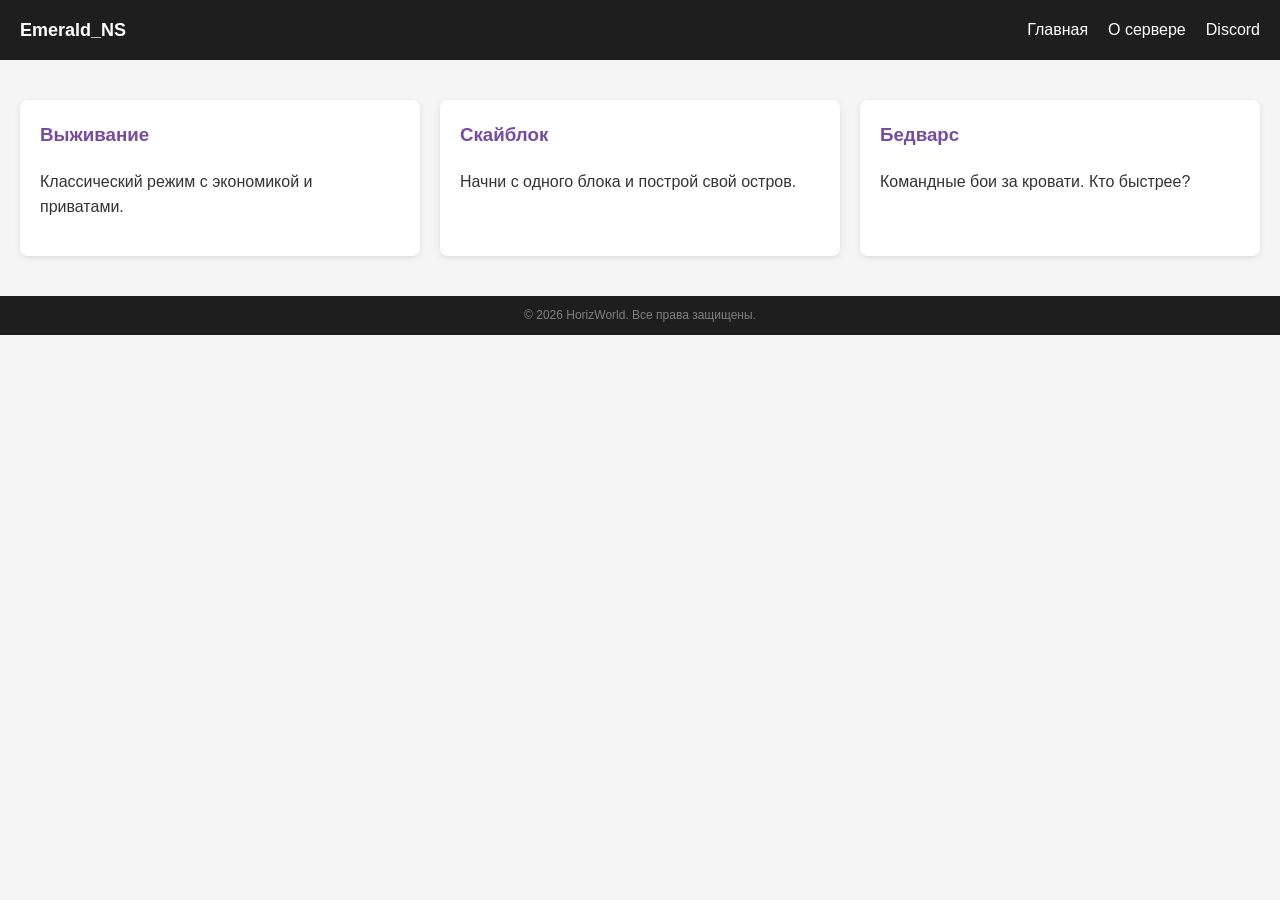
==== index.html @ 15d6a63b "Rename layout.html to index.html" ====
<!DOCTYPE html>
<html lang="en">
<head>
    <meta charset="UTF-8">
    <meta name="viewport" content="width=device-width, initial-scale=1.0">
    <title>HorizWorld — макет</title>
    <link rel="stylesheet" href="layout.css">
</head>
<body>
    <div class="page">
        <header class="header">
          <div class="logo">Emerald_NS</div>
          <nav class="menu">
            <a href="#">Главная</a>
            <a href="#">О сервере</a>
            <a href="#">Discord</a>
          </nav>
        </header>
    
        <main class="cards">
          <div class="card">
            <h3>Выживание</h3>
            <p>Классический режим с экономикой и приватами.</p>
          </div>
          <div class="card">
            <h3>Скайблок</h3>
            <p>Начни с одного блока и построй свой остров.</p>
          </div>
          <div class="card">
            <h3>Бедварс</h3>
            <p>Командные бои за кровати. Кто быстрее?</p>
          </div>
        </main>
    
        <footer class="footer">
          <p>© 2026 HorizWorld. Все права защищены.</p>
        </footer>
    </div>
</body>
</html>
---- layout.css ----
* {
  box-sizing: border-box;
}

body {
  margin: 0;
  padding: 0;
  font-family: Arial, sans-serif;
  font-size: 16px;
  line-height: 1.6;
  color: #333;
  background: #f5f5f5;
  min-height: 100vh;
  display: flex;
  flex-direction: column;
}

/* Шапка */
.header {
  display: flex;
  justify-content: space-between;
  align-items: center;
  padding: 0 20px;
  height: 60px;
  background: #1e1e1e;
  color: white;
}

.logo {
  font-weight: bold;
  font-size: 18px;
}

.menu {
  display: flex;
  gap: 20px;
}

.menu a {
  color: white;
  text-decoration: none;
}

.menu a:hover {
  color: #667eea;
}

/* Карточки */
.cards {
  display: flex;
  gap: 20px;
  padding: 40px 20px;
}

.card {
  flex: 1;
  background: white;
  padding: 20px;
  border-radius: 8px;
  box-shadow: 0 2px 6px rgba(0,0,0,0.1);
}

.card h3 {
  margin-top: 0;
  color: #764ba2;
}

/* Футер */
.footer {
  margin-top: auto;
  padding: 10px 20px;
  background: #1e1e1e;
  color: gray;
  font-size: 12px;
  text-align: center;
}

.footer p {
  margin: 0;
}

@media (max-width: 768px) {
  .cards {
    flex-direction: column;
  }
}
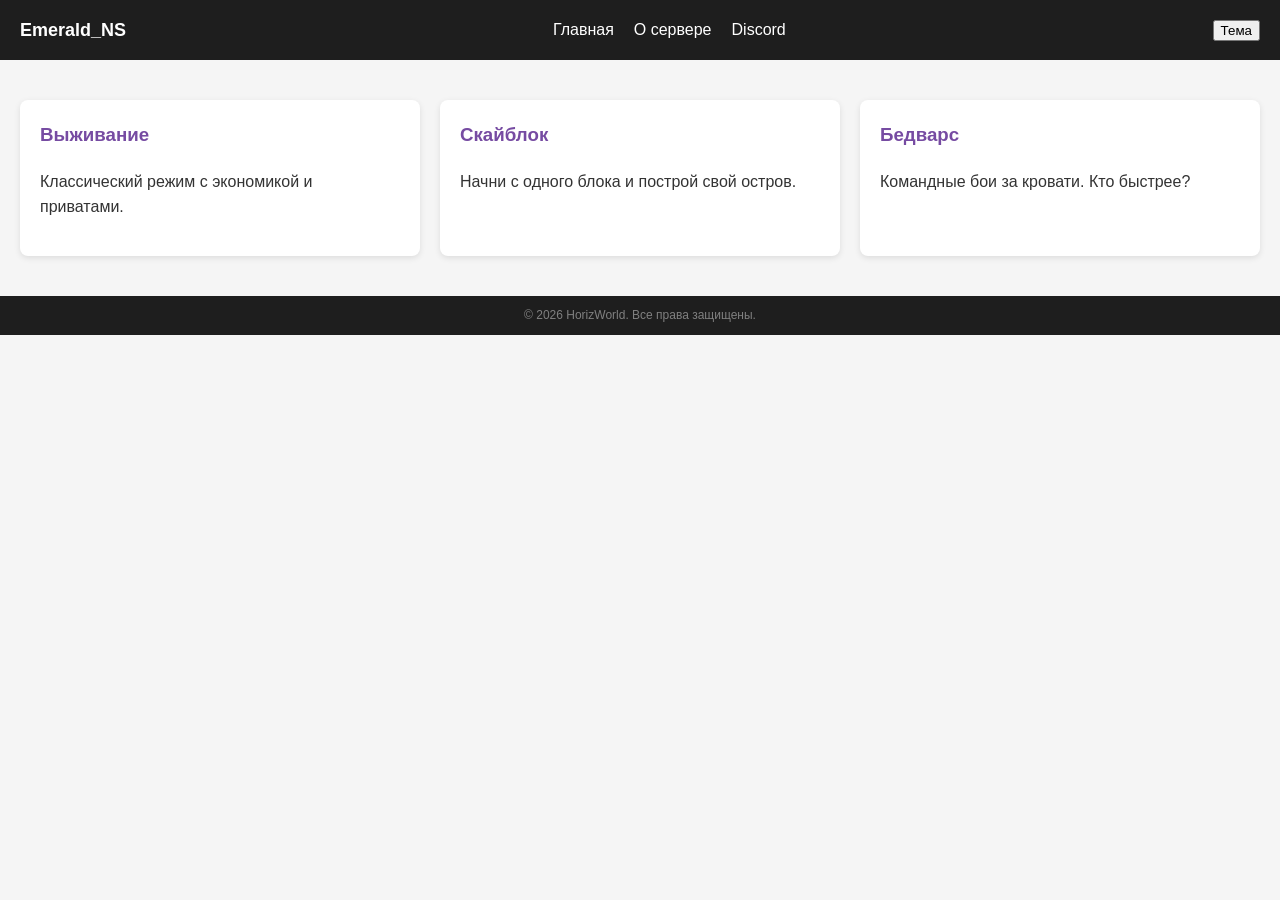
==== commit a1820254: "Update index.html" ====
--- a/index.html
+++ b/index.html
@@ -1,5 +1,5 @@
 <!DOCTYPE html>
-<html lang="en">
+<html lang="ru">
 <head>
     <meta charset="UTF-8">
     <meta name="viewport" content="width=device-width, initial-scale=1.0">
@@ -15,6 +15,7 @@
             <a href="#">О сервере</a>
             <a href="#">Discord</a>
           </nav>
+          <button class="theme-btn">Тема</button>
         </header>
     
         <main class="cards">
@@ -36,5 +37,6 @@
           <p>© 2026 HorizWorld. Все права защищены.</p>
         </footer>
     </div>
+    <script src="script.js"></script>
 </body>
 </html>
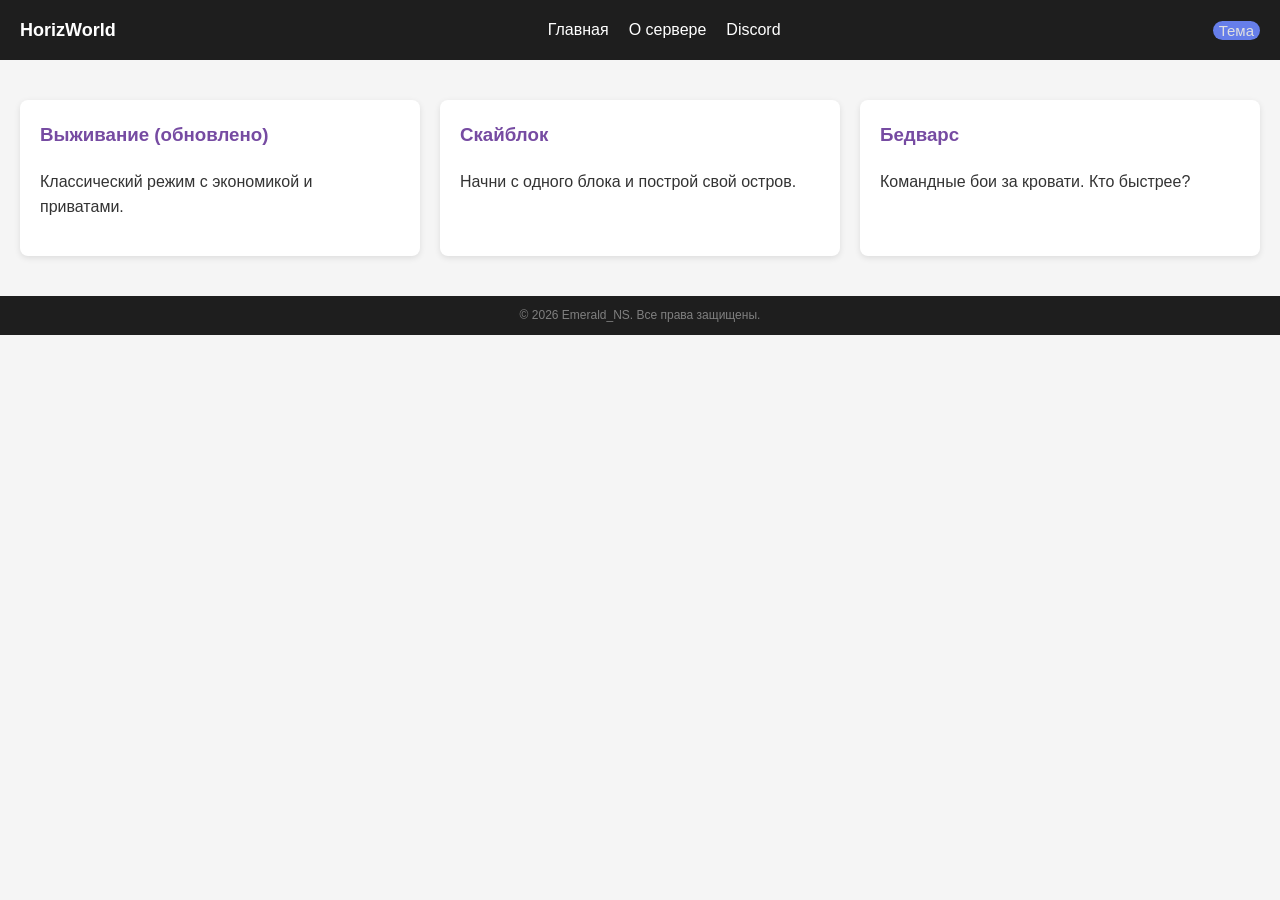
==== commit 32742175: "Update index.html" ====
--- a/index.html
+++ b/index.html
@@ -37,6 +37,6 @@
           <p>© 2026 HorizWorld. Все права защищены.</p>
         </footer>
     </div>
-    <script src="script.js"></script>
+    <script src="Script.js"></script>
 </body>
 </html>
--- a/layout.css
+++ b/layout.css
@@ -13,6 +13,7 @@
   min-height: 100vh;
   display: flex;
   flex-direction: column;
+  transition: background 0.3s, color 0.3s;
 }
 
 /* Шапка */
@@ -24,6 +25,7 @@
   height: 60px;
   background: #1e1e1e;
   color: white;
+  transition: background 0.3s, color 0.3s;
 }
 
 .logo {
@@ -58,6 +60,13 @@
   padding: 20px;
   border-radius: 8px;
   box-shadow: 0 2px 6px rgba(0,0,0,0.1);
+  transition: background 0.3s, color 0.3s, transform 0.3s, box-shadow 0.3s;
+}
+
+.card:hover {
+  transform: translateY(-5px);
+  box-shadow: 0 8px 20px rgba(0,0,0,0.15);
+  
 }
 
 .card h3 {
@@ -73,6 +82,7 @@
   color: gray;
   font-size: 12px;
   text-align: center;
+  transition: background 0.3s, color 0.3s;
 }
 
 .footer p {
@@ -83,5 +93,42 @@
   .cards {
     flex-direction: column;
   }
+  .menu {
+    gap: 10px;
+    font-size: 14px;
+  }
 }
 
+body.dark {
+  background: #1a1a1a;
+  color: #e0e0e0;
+}
+
+body.dark .card {
+  background: #2a2a2a;
+  color: #e0e0e0;
+}
+
+body.dark .header,
+body.dark .footer {
+  background: #000;
+}
+
+body.dark .card h3 {
+  color: #b794f4;
+}
+
+.theme-btn {
+  background: #667eea;
+  color: #e0e0e0;
+  border: none;
+  border-radius: 12px;
+  cursor: pointer;
+  font-size: 15px;
+  transition: background 0.3s;
+}
+
+.theme-btn:hover {
+  background:#764ba2;
+}
+
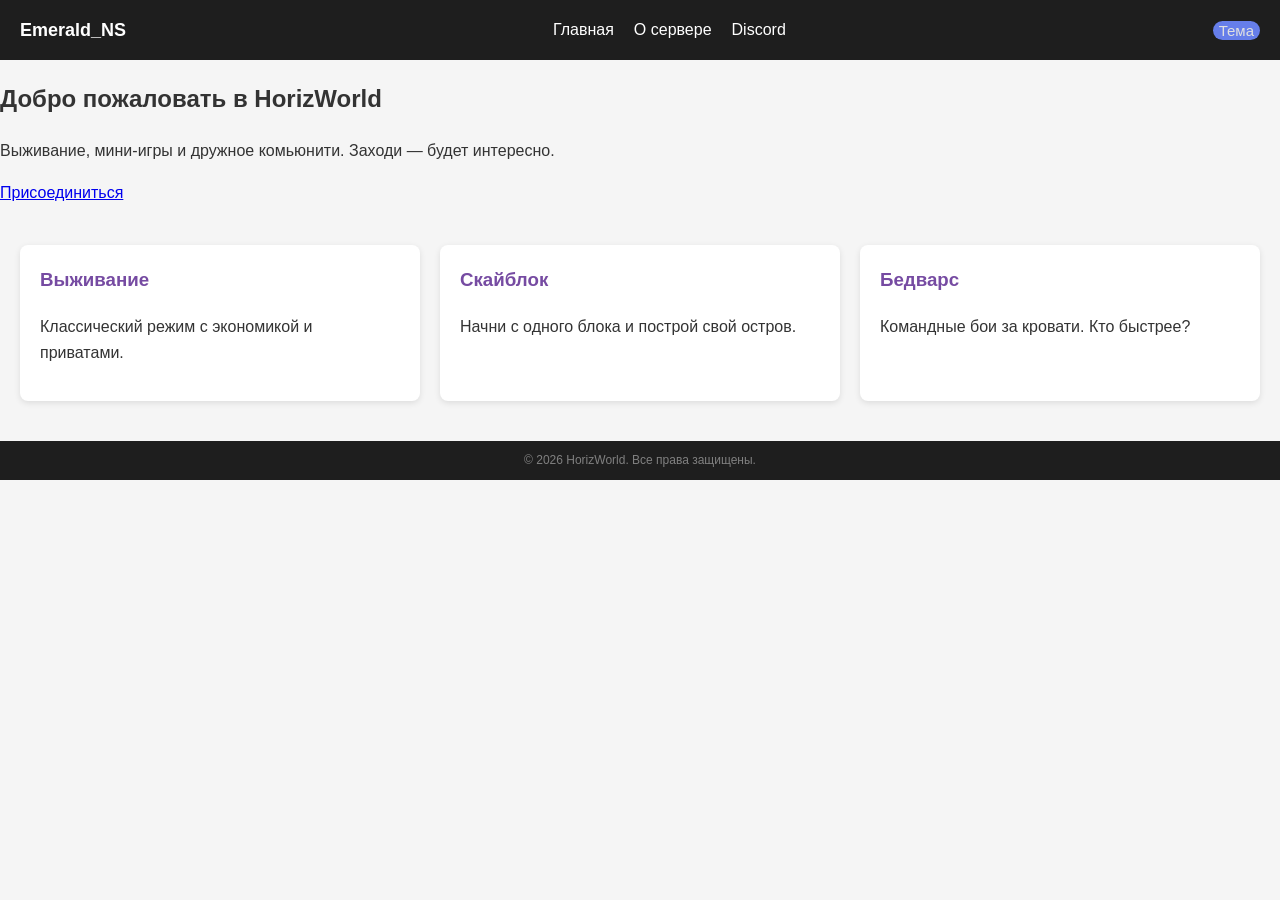
==== commit 1678d8ea: "Update index.html" ====
--- a/index.html
+++ b/index.html
@@ -1,5 +1,5 @@
 <!DOCTYPE html>
-<html lang="ru">
+<html lang="en">
 <head>
     <meta charset="UTF-8">
     <meta name="viewport" content="width=device-width, initial-scale=1.0">
@@ -17,6 +17,12 @@
           </nav>
           <button class="theme-btn">Тема</button>
         </header>
+
+        <section class="hero">
+          <h1>Добро пожаловать в HorizWorld</h1>
+          <p>Выживание, мини-игры и дружное комьюнити. Заходи — будет интересно.</p>
+          <a href="#" class="hero-btn">Присоединиться</a>
+        </section>
     
         <main class="cards">
           <div class="card">
@@ -37,6 +43,6 @@
           <p>© 2026 HorizWorld. Все права защищены.</p>
         </footer>
     </div>
-    <script src="Script.js"></script>
+    <script src="script.js"></script>
 </body>
 </html>
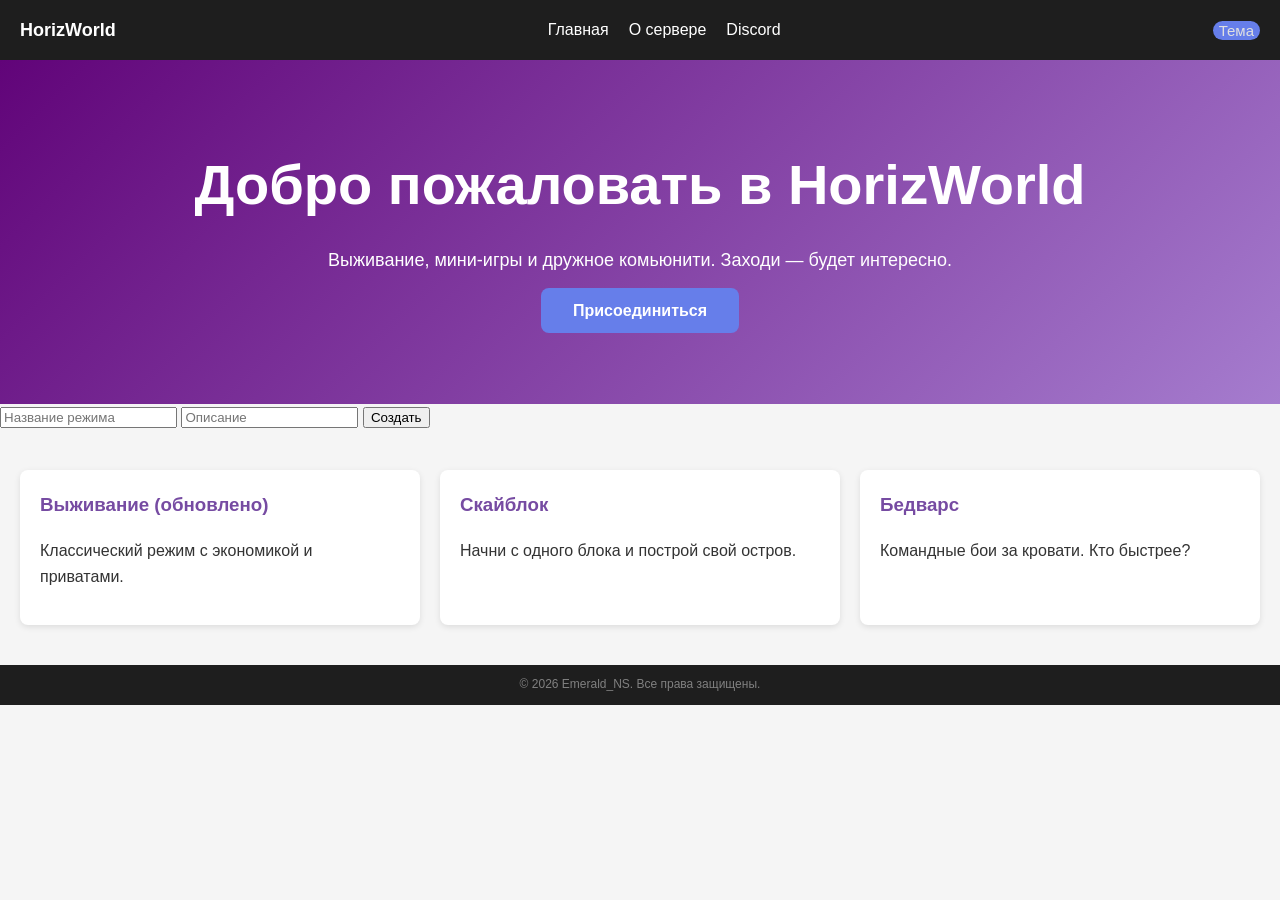
==== commit 2468fa0b: "Update index.html" ====
--- a/index.html
+++ b/index.html
@@ -24,18 +24,27 @@
           <a href="#" class="hero-btn">Присоединиться</a>
         </section>
     
-        <main class="cards">
-          <div class="card">
-            <h3>Выживание</h3>
-            <p>Классический режим с экономикой и приватами.</p>
+        <main>
+          <div class="cards-header">
+            <form class="add-form">
+              <input type="text" class="input-title" placeholder="Название режима" />
+              <input type="text" class="input-desc" placeholder="Описание" />
+              <button type="submit" class="add-card-btn">Создать</button>
+            </form>
           </div>
-          <div class="card">
-            <h3>Скайблок</h3>
-            <p>Начни с одного блока и построй свой остров.</p>
-          </div>
-          <div class="card">
-            <h3>Бедварс</h3>
-            <p>Командные бои за кровати. Кто быстрее?</p>
+          <div class="cards">
+            <div class="card">
+              <h3>Выживание</h3>
+              <p>Классический режим с экономикой и приватами.</p>
+            </div>
+            <div class="card">
+              <h3>Скайблок</h3>
+              <p>Начни с одного блока и построй свой остров.</p>
+            </div>
+            <div class="card">
+              <h3>Бедварс</h3>
+              <p>Командные бои за кровати. Кто быстрее?</p>
+            </div>
           </div>
         </main>
     
--- a/layout.css
+++ b/layout.css
@@ -97,6 +97,15 @@
     gap: 10px;
     font-size: 14px;
   }
+  .hero {
+    padding: 50px 20px;
+  }
+  .hero h1 {
+    font-size: 32px;
+  }
+  .hero p {
+    font-size: 16px;
+  }
 }
 
 body.dark {
@@ -118,6 +127,10 @@
   color: #b794f4;
 }
 
+body.dark .hero {
+  background: linear-gradient(135deg, #4a3a7a, #2a1a4a);
+}
+
 .theme-btn {
   background: #667eea;
   color: #e0e0e0;
@@ -129,6 +142,39 @@
 }
 
 .theme-btn:hover {
-  background:#764ba2;
+  background:#3356f0;
 }
 
+.hero {
+  padding: 80px 20px;
+  text-align: center;
+  background: linear-gradient(135deg, #610479, #a57cce);
+  color: white;
+  transition: background 0.3s ease;
+}
+
+.hero h1 {
+  font-size: 56px;
+  margin: 0 0 16px;
+}
+
+.hero p {
+  font-size: 18px;
+  margin: 0 0 24px;
+  color: white;
+}
+
+.hero-btn {
+  background: #667eea;
+  color: white;
+  padding: 14px 32px;
+  border-radius: 8px;
+  text-decoration: none;
+  font-weight: bold;
+  transition: background 0.3s;
+}
+
+.hero-btn:hover {
+  background: #3356f0;
+  transform: translateY(-2px);
+}
